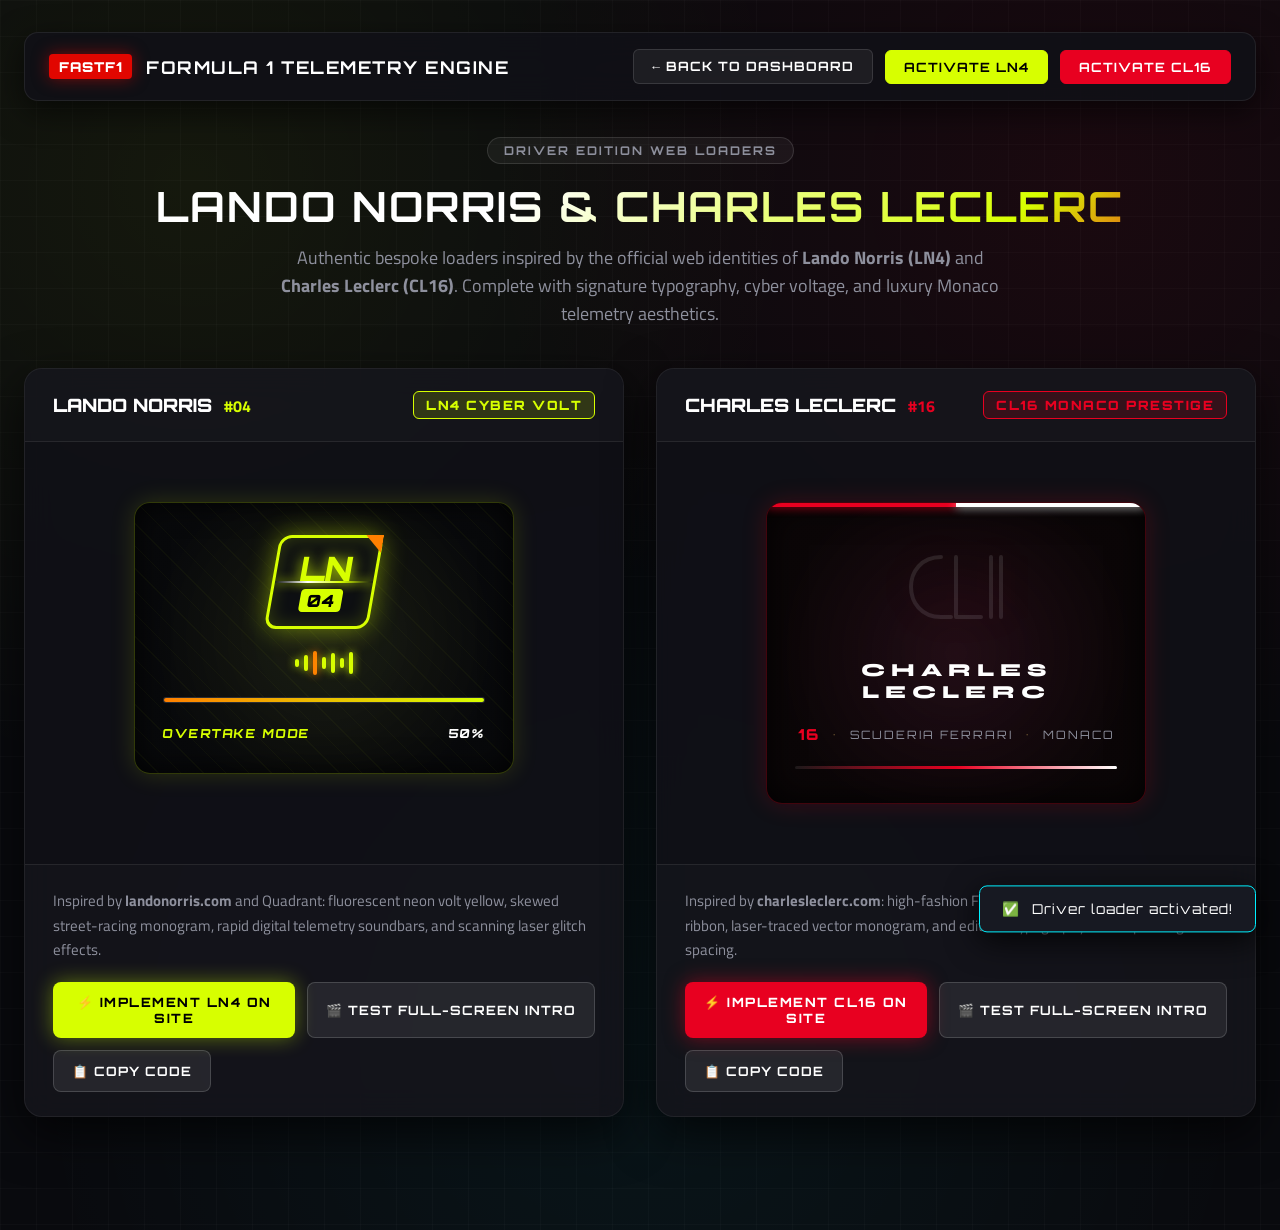
==== loaders.html @ 4eb57371 "Update F1 telemetry web app, styles, backend server and assets" ====
<!DOCTYPE html>
<html lang="en">
<head>
  <meta charset="UTF-8">
  <meta name="viewport" content="width=device-width, initial-scale=1.0">
  <title>Driver Edition Loaders | Lando Norris LN4 & Charles Leclerc CL16</title>
  <link rel="preconnect" href="https://fonts.googleapis.com">
  <link rel="preconnect" href="https://fonts.gstatic.com" crossorigin>
  <link href="https://fonts.googleapis.com/css2?family=Orbitron:wght@500;700;900&family=Syne:wght@700;800&family=Titillium+Web:ital,wght@0,300;0,400;0,600;0,700;1,400;1,700&display=swap" rel="stylesheet">
  <style>
    :root {
      --bg-dark: #090a0e;
      --bg-card: rgba(16, 17, 23, 0.88);
      --bg-card-border: rgba(255, 255, 255, 0.08);
      --f1-red: #e10600;
      --f1-neon-red: #ff1801;
      --f1-yellow: #ffd600;
      --f1-purple: #b388ff;
      --f1-cyan: #00f0ff;
      
      /* Lando Norris Signature Palette */
      --ln-volt: #d7ff00;
      --ln-volt-glow: rgba(215, 255, 0, 0.45);
      --ln-papaya: #ff8000;
      --ln-dark: #08090b;

      /* Charles Leclerc Signature Palette */
      --cl-red: #e80020;
      --cl-red-glow: rgba(232, 0, 32, 0.5);
      --cl-gold: #c5a059;
      --cl-white: #ffffff;
      --cl-dark: #0b0607;

      --text-white: #ffffff;
      --text-dim: #8e909d;
      --font-display: 'Orbitron', monospace, sans-serif;
      --font-driver: 'Syne', sans-serif;
      --font-body: 'Titillium Web', sans-serif;
    }

    * {
      box-sizing: border-box;
      margin: 0;
      padding: 0;
    }

    body {
      background: var(--bg-dark);
      color: var(--text-white);
      font-family: var(--font-body);
      min-height: 100vh;
      padding: 32px 24px 64px;
      position: relative;
      overflow-x: hidden;
      background-image: 
        radial-gradient(circle at 15% 15%, rgba(215, 255, 0, 0.06) 0%, transparent 40%),
        radial-gradient(circle at 85% 15%, rgba(232, 0, 32, 0.08) 0%, transparent 40%),
        radial-gradient(circle at 50% 85%, rgba(0, 240, 255, 0.05) 0%, transparent 50%),
        linear-gradient(rgba(255, 255, 255, 0.02) 1px, transparent 1px),
        linear-gradient(90deg, rgba(255, 255, 255, 0.02) 1px, transparent 1px);
      background-size: 100% 100%, 100% 100%, 100% 100%, 36px 36px, 36px 36px;
    }

    /* Top Navigation Bar */
    .top-bar {
      max-width: 1320px;
      margin: 0 auto 36px;
      display: flex;
      justify-content: space-between;
      align-items: center;
      padding: 16px 24px;
      background: var(--bg-card);
      border: 1px solid var(--bg-card-border);
      border-radius: 14px;
      backdrop-filter: blur(16px);
      box-shadow: 0 10px 32px rgba(0, 0, 0, 0.6);
    }

    .brand {
      display: flex;
      align-items: center;
      gap: 14px;
      text-decoration: none;
      color: var(--text-white);
    }

    .brand-badge {
      background: var(--f1-red);
      color: #fff;
      font-family: var(--font-display);
      font-size: 0.85rem;
      font-weight: 900;
      padding: 4px 10px;
      border-radius: 4px;
      letter-spacing: 1px;
      box-shadow: 0 0 16px rgba(225, 6, 0, 0.5);
    }

    .brand-title {
      font-family: var(--font-display);
      font-size: 1.1rem;
      font-weight: 700;
      letter-spacing: 1.5px;
      text-transform: uppercase;
    }

    .nav-actions {
      display: flex;
      gap: 12px;
      align-items: center;
    }

    .btn-nav {
      background: rgba(255, 255, 255, 0.06);
      border: 1px solid rgba(255, 255, 255, 0.12);
      color: var(--text-white);
      padding: 8px 18px;
      border-radius: 6px;
      font-family: var(--font-display);
      font-size: 0.8rem;
      font-weight: 700;
      text-decoration: none;
      text-transform: uppercase;
      letter-spacing: 1px;
      cursor: pointer;
      transition: all 0.25s ease;
      display: inline-flex;
      align-items: center;
      gap: 8px;
    }

    .btn-nav:hover {
      background: rgba(255, 255, 255, 0.12);
      border-color: rgba(255, 255, 255, 0.25);
      transform: translateY(-1px);
    }

    /* Hero Header */
    .hero-header {
      max-width: 1320px;
      margin: 0 auto 40px;
      text-align: center;
    }

    .hero-badge {
      display: inline-block;
      padding: 5px 16px;
      background: rgba(255, 255, 255, 0.05);
      border: 1px solid rgba(255, 255, 255, 0.12);
      border-radius: 30px;
      font-family: var(--font-display);
      font-size: 0.75rem;
      font-weight: 700;
      letter-spacing: 2px;
      color: var(--text-dim);
      text-transform: uppercase;
      margin-bottom: 16px;
    }

    .hero-header h1 {
      font-family: var(--font-display);
      font-size: 2.6rem;
      letter-spacing: 2px;
      text-transform: uppercase;
      margin-bottom: 12px;
      background: linear-gradient(135deg, #ffffff 40%, var(--ln-volt) 80%, var(--cl-red) 100%);
      -webkit-background-clip: text;
      -webkit-text-fill-color: transparent;
    }

    .hero-header p {
      color: var(--text-dim);
      font-size: 1.1rem;
      max-width: 720px;
      margin: 0 auto;
      line-height: 1.6;
    }

    /* Driver Spotlight Showcase */
    .driver-spotlight-section {
      max-width: 1320px;
      margin: 0 auto 50px;
      display: grid;
      grid-template-columns: 1fr 1fr;
      gap: 32px;
    }

    @media (max-width: 900px) {
      .driver-spotlight-section {
        grid-template-columns: 1fr;
      }
    }

    .spotlight-card {
      background: var(--bg-card);
      border: 1px solid var(--bg-card-border);
      border-radius: 18px;
      overflow: hidden;
      position: relative;
      box-shadow: 0 16px 48px rgba(0, 0, 0, 0.7);
      backdrop-filter: blur(16px);
      display: flex;
      flex-direction: column;
      transition: transform 0.3s ease, border-color 0.3s ease, box-shadow 0.3s ease;
    }

    .spotlight-card.lando:hover {
      transform: translateY(-6px);
      border-color: var(--ln-volt);
      box-shadow: 0 20px 60px rgba(215, 255, 0, 0.2);
    }

    .spotlight-card.charles:hover {
      transform: translateY(-6px);
      border-color: var(--cl-red);
      box-shadow: 0 20px 60px rgba(232, 0, 32, 0.25);
    }

    .spotlight-header {
      padding: 22px 28px;
      border-bottom: 1px solid var(--bg-card-border);
      display: flex;
      justify-content: space-between;
      align-items: center;
      background: rgba(255, 255, 255, 0.02);
    }

    .driver-tag {
      font-family: var(--font-display);
      font-size: 0.8rem;
      font-weight: 900;
      letter-spacing: 1.5px;
      padding: 5px 12px;
      border-radius: 6px;
      text-transform: uppercase;
    }

    .spotlight-stage {
      padding: 60px 32px;
      min-height: 320px;
      display: flex;
      flex-direction: column;
      align-items: center;
      justify-content: center;
      position: relative;
    }

    .spotlight-footer {
      padding: 24px 28px;
      border-top: 1px solid var(--bg-card-border);
      background: rgba(255, 255, 255, 0.015);
      margin-top: auto;
    }

    .spotlight-desc {
      color: var(--text-dim);
      font-size: 0.95rem;
      line-height: 1.6;
      margin-bottom: 20px;
    }

    .spotlight-controls {
      display: flex;
      flex-wrap: wrap;
      gap: 12px;
    }

    .btn-driver-apply {
      flex: 1;
      min-width: 140px;
      padding: 12px 18px;
      border-radius: 8px;
      font-family: var(--font-display);
      font-size: 0.8rem;
      font-weight: 800;
      letter-spacing: 1.5px;
      text-transform: uppercase;
      border: none;
      cursor: pointer;
      display: flex;
      align-items: center;
      justify-content: center;
      gap: 8px;
      transition: all 0.25s ease;
    }

    .btn-driver-apply.lando {
      background: var(--ln-volt);
      color: #000;
      box-shadow: 0 0 20px rgba(215, 255, 0, 0.4);
    }
    .btn-driver-apply.lando:hover {
      background: #e2ff33;
      transform: scale(1.02);
      box-shadow: 0 0 28px rgba(215, 255, 0, 0.7);
    }

    .btn-driver-apply.charles {
      background: var(--cl-red);
      color: #fff;
      box-shadow: 0 0 20px rgba(232, 0, 32, 0.5);
    }
    .btn-driver-apply.charles:hover {
      background: #ff1c3a;
      transform: scale(1.02);
      box-shadow: 0 0 30px rgba(232, 0, 32, 0.8);
    }

    .btn-preview-screen {
      padding: 12px 18px;
      background: rgba(255, 255, 255, 0.08);
      border: 1px solid rgba(255, 255, 255, 0.16);
      color: var(--text-white);
      border-radius: 8px;
      font-family: var(--font-display);
      font-size: 0.8rem;
      font-weight: 700;
      letter-spacing: 1px;
      cursor: pointer;
      transition: all 0.2s ease;
      display: flex;
      align-items: center;
      gap: 6px;
      text-transform: uppercase;
    }
    .btn-preview-screen:hover {
      background: rgba(255, 255, 255, 0.15);
      border-color: rgba(255, 255, 255, 0.3);
    }

    /* ============================================================
       01. LANDO NORRIS (LN4) SIGNATURE LOADER
       Aesthetic: Acid Volt Cyberpunk, Skewed Streetwear Monogram,
       Laser Glitch Bar & Rapid Digital Percentage Ticker
    ============================================================ */
    .ln4-loader-container {
      display: flex;
      flex-direction: column;
      align-items: center;
      gap: 22px;
      width: 100%;
      max-width: 380px;
      background: radial-gradient(circle at center, rgba(215, 255, 0, 0.07) 0%, rgba(8, 9, 11, 0.98) 75%);
      border: 1px solid rgba(215, 255, 0, 0.2);
      border-radius: 16px;
      padding: 32px 28px;
      box-shadow: inset 0 0 30px rgba(0, 0, 0, 0.9), 0 0 25px rgba(215, 255, 0, 0.15);
      position: relative;
      overflow: hidden;
    }

    /* Cyber grid overlay */
    .ln4-loader-container::before {
      content: '';
      position: absolute;
      inset: 0;
      background: repeating-linear-gradient(
        45deg,
        rgba(215, 255, 0, 0.03) 0px,
        rgba(215, 255, 0, 0.03) 1px,
        transparent 1px,
        transparent 16px
      );
      pointer-events: none;
    }

    /* LN4 Monogram Emblem */
    .ln4-emblem-wrapper {
      position: relative;
      display: flex;
      align-items: center;
      justify-content: center;
      transform: skewX(-10deg);
    }

    .ln4-badge {
      width: 104px;
      height: 94px;
      background: #0d0f12;
      border: 3px solid var(--ln-volt);
      border-radius: 12px;
      display: flex;
      flex-direction: column;
      align-items: center;
      justify-content: center;
      position: relative;
      box-shadow: 
        0 0 25px var(--ln-volt-glow),
        inset 0 0 18px rgba(215, 255, 0, 0.2);
      animation: lnPulse 2s ease-in-out infinite alternate;
    }

    .ln4-badge::after {
      content: '';
      position: absolute;
      top: -3px;
      right: -3px;
      width: 18px;
      height: 18px;
      background: var(--ln-papaya);
      clip-path: polygon(100% 0, 0 0, 100% 100%);
    }

    .ln4-logo-text {
      font-family: var(--font-display);
      font-size: 2.1rem;
      font-weight: 900;
      color: var(--ln-volt);
      letter-spacing: -1px;
      line-height: 1;
      text-shadow: 0 0 14px var(--ln-volt);
    }

    .ln4-num {
      font-family: var(--font-display);
      font-size: 1.05rem;
      font-weight: 900;
      color: #fff;
      background: var(--ln-volt);
      color: #000;
      padding: 1px 7px;
      border-radius: 4px;
      margin-top: 3px;
      letter-spacing: 1px;
    }

    /* Scanning Laser Line */
    .ln4-scanline {
      position: absolute;
      left: 0;
      right: 0;
      height: 2px;
      background: linear-gradient(90deg, transparent, #fff, var(--ln-volt), transparent);
      box-shadow: 0 0 10px var(--ln-volt);
      animation: lnScan 1.6s ease-in-out infinite alternate;
    }

    @keyframes lnScan {
      0% { top: 10%; opacity: 0.3; }
      50% { opacity: 1; }
      100% { top: 90%; opacity: 0.3; }
    }

    @keyframes lnPulse {
      0% {
        box-shadow: 0 0 20px rgba(215, 255, 0, 0.3), inset 0 0 12px rgba(215, 255, 0, 0.15);
        border-color: #c0e600;
      }
      100% {
        box-shadow: 0 0 35px rgba(215, 255, 0, 0.65), inset 0 0 24px rgba(215, 255, 0, 0.35);
        border-color: #f0ff66;
      }
    }

    /* LN4 Telemetry Audio / Soundbar Waves */
    .ln4-soundbars {
      display: flex;
      align-items: center;
      gap: 5px;
      height: 24px;
    }

    .ln-bar {
      width: 4px;
      background: var(--ln-volt);
      border-radius: 2px;
      box-shadow: 0 0 8px var(--ln-volt);
      animation: lnBarAnim 1s ease-in-out infinite alternate;
    }

    .ln-bar:nth-child(1) { height: 8px; animation-delay: 0.1s; }
    .ln-bar:nth-child(2) { height: 16px; animation-delay: 0.3s; }
    .ln-bar:nth-child(3) { height: 24px; animation-delay: 0.15s; background: var(--ln-papaya); box-shadow: 0 0 8px var(--ln-papaya); }
    .ln-bar:nth-child(4) { height: 12px; animation-delay: 0.4s; }
    .ln-bar:nth-child(5) { height: 20px; animation-delay: 0.25s; }
    .ln-bar:nth-child(6) { height: 10px; animation-delay: 0.35s; }
    .ln-bar:nth-child(7) { height: 22px; animation-delay: 0.05s; }

    @keyframes lnBarAnim {
      0% { transform: scaleY(0.3); opacity: 0.6; }
      100% { transform: scaleY(1.3); opacity: 1; }
    }

    /* Progress & Tagline */
    .ln4-progress-track {
      width: 100%;
      height: 6px;
      background: #191b22;
      border-radius: 4px;
      overflow: hidden;
      position: relative;
      border: 1px solid rgba(255, 255, 255, 0.08);
    }

    .ln4-progress-fill {
      height: 100%;
      background: linear-gradient(90deg, var(--ln-papaya), var(--ln-volt));
      box-shadow: 0 0 14px var(--ln-volt);
      animation: lnProgress 2.2s cubic-bezier(0.65, 0, 0.35, 1) infinite;
    }

    @keyframes lnProgress {
      0% { width: 0%; transform: translateX(-10%); }
      60% { width: 85%; transform: translateX(0); }
      100% { width: 100%; transform: translateX(0); }
    }

    .ln4-status-row {
      display: flex;
      justify-content: space-between;
      width: 100%;
      font-family: var(--font-display);
      font-size: 0.78rem;
      letter-spacing: 1.5px;
      font-weight: 800;
      transform: skewX(-6deg);
    }

    .ln4-status-title {
      color: var(--ln-volt);
      text-transform: uppercase;
    }

    .ln4-ticker {
      color: #fff;
    }

    /* ============================================================
       02. CHARLES LECLERC (CL16) SIGNATURE LOADER
       Aesthetic: High-Fashion Luxury Racing, Monaco Red & White,
       Smooth Laser Vector Monogram Path & Champagne Pinstripes
    ============================================================ */
    .cl16-loader-container {
      display: flex;
      flex-direction: column;
      align-items: center;
      gap: 22px;
      width: 100%;
      max-width: 380px;
      background: radial-gradient(circle at center, rgba(232, 0, 32, 0.09) 0%, rgba(11, 6, 7, 0.98) 75%);
      border: 1px solid rgba(232, 0, 32, 0.25);
      border-radius: 16px;
      padding: 34px 28px;
      box-shadow: inset 0 0 35px rgba(0, 0, 0, 0.9), 0 0 25px rgba(232, 0, 32, 0.2);
      position: relative;
      overflow: hidden;
    }

    /* Monegasque Flag Ribbon at Top */
    .cl16-monaco-ribbon {
      position: absolute;
      top: 0;
      left: 0;
      right: 0;
      height: 4px;
      display: flex;
    }
    .cl16-ribbon-red {
      flex: 1;
      background: var(--cl-red);
      box-shadow: 0 0 10px var(--cl-red);
    }
    .cl16-ribbon-white {
      flex: 1;
      background: #ffffff;
      box-shadow: 0 0 10px #ffffff;
    }

    /* SVG Monogram Laser Drawing Animation */
    .cl16-svg-monogram {
      width: 120px;
      height: 100px;
      filter: drop-shadow(0 0 14px rgba(232, 0, 32, 0.7));
    }

    .cl16-path-base {
      fill: none;
      stroke: rgba(255, 255, 255, 0.1);
      stroke-width: 4;
      stroke-linecap: round;
      stroke-linejoin: round;
    }

    .cl16-path-laser {
      fill: none;
      stroke: var(--cl-red);
      stroke-width: 4.5;
      stroke-linecap: round;
      stroke-linejoin: round;
      stroke-dasharray: 240;
      stroke-dashoffset: 240;
      animation: clDrawLaser 2.4s ease-in-out infinite alternate;
    }

    .cl16-path-white {
      fill: none;
      stroke: #ffffff;
      stroke-width: 3;
      stroke-linecap: round;
      stroke-linejoin: round;
      stroke-dasharray: 120;
      stroke-dashoffset: 120;
      animation: clDrawWhite 2.4s ease-in-out infinite alternate 0.2s;
    }

    @keyframes clDrawLaser {
      0% { stroke-dashoffset: 240; opacity: 0.4; }
      50% { opacity: 1; }
      100% { stroke-dashoffset: 0; opacity: 1; }
    }

    @keyframes clDrawWhite {
      0% { stroke-dashoffset: 120; }
      100% { stroke-dashoffset: 0; }
    }

    .cl16-driver-title {
      font-family: var(--font-driver);
      font-size: 1.15rem;
      font-weight: 800;
      letter-spacing: 6px;
      color: #ffffff;
      text-transform: uppercase;
      text-align: center;
      animation: clLetterSpacing 2.8s ease-in-out infinite alternate;
    }

    @keyframes clLetterSpacing {
      0% { letter-spacing: 4px; opacity: 0.8; }
      100% { letter-spacing: 8px; opacity: 1; text-shadow: 0 0 16px rgba(232, 0, 32, 0.8); }
    }

    .cl16-subline {
      display: flex;
      align-items: center;
      gap: 12px;
      width: 100%;
      justify-content: center;
      font-family: var(--font-display);
      font-size: 0.72rem;
      letter-spacing: 2px;
      color: var(--text-dim);
    }

    .cl16-subline span.num {
      color: var(--cl-red);
      font-weight: 900;
      font-size: 0.95rem;
    }

    .cl16-subline span.divider {
      color: var(--cl-gold);
    }

    /* Elegant Liquid Track */
    .cl16-progress-track {
      width: 100%;
      height: 3px;
      background: rgba(255, 255, 255, 0.08);
      border-radius: 2px;
      position: relative;
      overflow: hidden;
    }

    .cl16-progress-fill {
      height: 100%;
      background: linear-gradient(90deg, transparent, var(--cl-red), #ffffff);
      box-shadow: 0 0 12px var(--cl-red);
      animation: clProgress 2s ease-in-out infinite;
    }

    @keyframes clProgress {
      0% { width: 0%; transform: translateX(-100%); }
      50% { width: 70%; }
      100% { width: 100%; transform: translateX(100%); }
    }

    /* ============================================================
       FULL SCREEN PRELOADER OVERLAY
    ============================================================ */
    .preloader-overlay {
      position: fixed;
      inset: 0;
      background: #060709;
      z-index: 99999;
      display: flex;
      flex-direction: column;
      align-items: center;
      justify-content: center;
      opacity: 0;
      pointer-events: none;
      transition: opacity 0.4s ease;
    }

    .preloader-overlay.active {
      opacity: 1;
      pointer-events: auto;
    }

    /* Shutter wipe effect on exit */
    .preloader-shutter-top, .preloader-shutter-bottom {
      position: absolute;
      left: 0;
      right: 0;
      height: 50%;
      background: #060709;
      transition: transform 0.6s cubic-bezier(0.77, 0, 0.175, 1);
      z-index: 1;
    }
    .preloader-shutter-top { top: 0; }
    .preloader-shutter-bottom { bottom: 0; }

    .preloader-overlay.dismiss .preloader-shutter-top {
      transform: translateY(-100%);
    }
    .preloader-overlay.dismiss .preloader-shutter-bottom {
      transform: translateY(100%);
    }

    .preloader-content {
      position: relative;
      z-index: 2;
      display: flex;
      flex-direction: column;
      align-items: center;
      justify-content: center;
      gap: 28px;
    }

    .btn-close-preloader {
      position: absolute;
      top: 32px;
      right: 32px;
      background: rgba(255, 255, 255, 0.1);
      border: 1px solid rgba(255, 255, 255, 0.2);
      color: #fff;
      padding: 10px 20px;
      border-radius: 8px;
      font-family: var(--font-display);
      font-size: 0.8rem;
      letter-spacing: 1px;
      cursor: pointer;
      z-index: 10;
      transition: all 0.2s ease;
    }
    .btn-close-preloader:hover {
      background: rgba(255, 255, 255, 0.2);
    }

    /* Notification Toast */
    .toast {
      position: fixed;
      bottom: 24px;
      right: 24px;
      background: #171922;
      border: 1px solid var(--f1-cyan);
      color: #fff;
      padding: 14px 22px;
      border-radius: 8px;
      font-family: var(--font-display);
      font-size: 0.85rem;
      letter-spacing: 1px;
      box-shadow: 0 8px 32px rgba(0, 0, 0, 0.8);
      display: flex;
      align-items: center;
      gap: 12px;
      transform: translateY(120%);
      transition: transform 0.3s cubic-bezier(0.18, 0.89, 0.32, 1.28);
      z-index: 9999;
    }
    .toast.show {
      transform: translateY(0);
    }
  </style>
</head>
<body>

  <!-- Top Bar -->
  <header class="top-bar">
    <a href="/" class="brand">
      <span class="brand-badge">FASTF1</span>
      <span class="brand-title">Formula 1 Telemetry Engine</span>
    </a>
    <div class="nav-actions">
      <a href="/" class="btn-nav">← Back to Dashboard</a>
      <button class="btn-nav" style="background: var(--ln-volt); color: #000; border-color: var(--ln-volt);" onclick="applyDriverLoader('lando')">Activate LN4</button>
      <button class="btn-nav" style="background: var(--cl-red); color: #fff; border-color: var(--cl-red);" onclick="applyDriverLoader('charles')">Activate CL16</button>
    </div>
  </header>

  <!-- Hero Header -->
  <section class="hero-header">
    <div class="hero-badge">Driver Edition Web Loaders</div>
    <h1>Lando Norris & Charles Leclerc</h1>
    <p>Authentic bespoke loaders inspired by the official web identities of <strong>Lando Norris (LN4)</strong> and <strong>Charles Leclerc (CL16)</strong>. Complete with signature typography, cyber voltage, and luxury Monaco telemetry aesthetics.</p>
  </section>

  <!-- Driver Spotlight Grid -->
  <main class="driver-spotlight-section">

    <!-- 01. LANDO NORRIS LN4 SPOTLIGHT CARD -->
    <div class="spotlight-card lando">
      <div class="spotlight-header">
        <div>
          <span style="font-family: var(--font-display); font-size: 1.15rem; font-weight: 900; color: #fff;">LANDO NORRIS</span>
          <span style="color: var(--ln-volt); margin-left: 8px; font-weight: 700;">#04</span>
        </div>
        <span class="driver-tag" style="background: rgba(215, 255, 0, 0.15); color: var(--ln-volt); border: 1px solid var(--ln-volt);">
          LN4 CYBER VOLT
        </span>
      </div>

      <div class="spotlight-stage">
        <!-- Live LN4 Loader Component -->
        <div class="ln4-loader-container">
          <div class="ln4-emblem-wrapper">
            <div class="ln4-badge">
              <div class="ln4-logo-text">LN</div>
              <div class="ln4-num">04</div>
              <div class="ln4-scanline"></div>
            </div>
          </div>

          <div class="ln4-soundbars">
            <div class="ln-bar"></div>
            <div class="ln-bar"></div>
            <div class="ln-bar"></div>
            <div class="ln-bar"></div>
            <div class="ln-bar"></div>
            <div class="ln-bar"></div>
            <div class="ln-bar"></div>
          </div>

          <div class="ln4-progress-track">
            <div class="ln4-progress-fill"></div>
          </div>

          <div class="ln4-status-row">
            <span class="ln4-status-title">OVERTAKE MODE</span>
            <span class="ln4-ticker" id="lnLivePercent">94%</span>
          </div>
        </div>
      </div>

      <div class="spotlight-footer">
        <p class="spotlight-desc">
          Inspired by <strong>landonorris.com</strong> and Quadrant: fluorescent neon volt yellow, skewed street-racing monogram, rapid digital telemetry soundbars, and scanning laser glitch effects.
        </p>
        <div class="spotlight-controls">
          <button class="btn-driver-apply lando" onclick="applyDriverLoader('lando')">
            ⚡ Implement LN4 on Site
          </button>
          <button class="btn-preview-screen" onclick="openFullscreenPreloader('lando')">
            🎬 Test Full-Screen Intro
          </button>
          <button class="btn-preview-screen" onclick="copyDriverCode('lando')">
            📋 Copy Code
          </button>
        </div>
      </div>
    </div>

    <!-- 02. CHARLES LECLERC CL16 SPOTLIGHT CARD -->
    <div class="spotlight-card charles">
      <div class="spotlight-header">
        <div>
          <span style="font-family: var(--font-display); font-size: 1.15rem; font-weight: 900; color: #fff;">CHARLES LECLERC</span>
          <span style="color: var(--cl-red); margin-left: 8px; font-weight: 700;">#16</span>
        </div>
        <span class="driver-tag" style="background: rgba(232, 0, 32, 0.15); color: var(--cl-red); border: 1px solid var(--cl-red);">
          CL16 MONACO PRESTIGE
        </span>
      </div>

      <div class="spotlight-stage">
        <!-- Live CL16 Loader Component -->
        <div class="cl16-loader-container">
          <!-- Monaco Ribbon -->
          <div class="cl16-monaco-ribbon">
            <div class="cl16-ribbon-red"></div>
            <div class="cl16-ribbon-white"></div>
          </div>

          <!-- SVG Laser-Drawn CL16 Monogram -->
          <svg class="cl16-svg-monogram" viewBox="0 0 120 100">
            <!-- Background Ghost Track -->
            <path class="cl16-path-base" d="M 45,20 C 25,20 15,35 15,50 C 15,65 25,80 45,80 L 55,80" />
            <path class="cl16-path-base" d="M 60,20 L 60,80 L 85,80" />
            <path class="cl16-path-base" d="M 95,20 L 95,80 M 105,20 C 105,20 105,80 105,80" />

            <!-- Active Laser Path (C & L Monogram) -->
            <path class="cl16-path-laser" d="M 45,20 C 25,20 15,35 15,50 C 15,65 25,80 45,80 L 55,80" />
            <path class="cl16-path-laser" d="M 60,20 L 60,80 L 85,80" />
            <!-- Active White Path (16 Accents) -->
            <path class="cl16-path-white" d="M 96,25 L 96,80 M 106,20 L 106,80" />
          </svg>

          <div class="cl16-driver-title">CHARLES LECLERC</div>

          <div class="cl16-subline">
            <span class="num">16</span>
            <span class="divider">•</span>
            <span>SCUDERIA FERRARI</span>
            <span class="divider">•</span>
            <span>MONACO</span>
          </div>

          <div class="cl16-progress-track">
            <div class="cl16-progress-fill"></div>
          </div>
        </div>
      </div>

      <div class="spotlight-footer">
        <p class="spotlight-desc">
          Inspired by <strong>charlesleclerc.com</strong>: high-fashion Ferrari Rosso Corsa, Monegasque flag ribbon, laser-traced vector monogram, and editorial typography with expanding letter spacing.
        </p>
        <div class="spotlight-controls">
          <button class="btn-driver-apply charles" onclick="applyDriverLoader('charles')">
            ⚡ Implement CL16 on Site
          </button>
          <button class="btn-preview-screen" onclick="openFullscreenPreloader('charles')">
            🎬 Test Full-Screen Intro
          </button>
          <button class="btn-preview-screen" onclick="copyDriverCode('charles')">
            📋 Copy Code
          </button>
        </div>
      </div>
    </div>

  </main>

  <!-- Full-Screen Interactive Preloader Modal -->
  <div id="fullscreenPreloader" class="preloader-overlay">
    <div class="preloader-shutter-top"></div>
    <div class="preloader-shutter-bottom"></div>
    <button class="btn-close-preloader" onclick="closeFullscreenPreloader()">✕ Close Preview</button>
    <div class="preloader-content" id="preloaderInner"></div>
  </div>

  <!-- Toast Notification -->
  <div id="toast" class="toast">
    <span>✅</span>
    <span id="toastMsg">Driver loader activated!</span>
  </div>

  <script>
    // Live percentage ticker simulation for Lando
    let percent = 4;
    setInterval(() => {
      percent += Math.floor(Math.random() * 8) + 3;
      if (percent > 100) percent = 4;
      const el = document.getElementById("lnLivePercent");
      if (el) el.textContent = `${percent}%`;
    }, 180);

    function showToast(msg) {
      const t = document.getElementById("toast");
      const m = document.getElementById("toastMsg");
      if (m) m.textContent = msg;
      if (t) {
        t.classList.add("show");
        setTimeout(() => t.classList.remove("show"), 3200);
      }
    }

    function applyDriverLoader(driverId) {
      localStorage.setItem("f1_active_loader", driverId);
      const name = driverId === 'lando' ? 'Lando Norris (LN4)' : 'Charles Leclerc (CL16)';
      showToast(`${name} set as active dashboard loader!`);
    }

    function openFullscreenPreloader(driverId) {
      const overlay = document.getElementById("fullscreenPreloader");
      const inner = document.getElementById("preloaderInner");
      if (!overlay || !inner) return;

      overlay.classList.remove("dismiss");
      overlay.classList.add("active");

      if (driverId === 'lando') {
        inner.innerHTML = `
          <div class="ln4-loader-container" style="transform: scale(1.15); box-shadow: 0 0 50px rgba(215, 255, 0, 0.4);">
            <div class="ln4-emblem-wrapper">
              <div class="ln4-badge">
                <div class="ln4-logo-text">LN</div>
                <div class="ln4-num">04</div>
                <div class="ln4-scanline"></div>
              </div>
            </div>
            <div class="ln4-soundbars">
              <div class="ln-bar"></div><div class="ln-bar"></div><div class="ln-bar"></div><div class="ln-bar"></div><div class="ln-bar"></div><div class="ln-bar"></div><div class="ln-bar"></div>
            </div>
            <div class="ln4-progress-track">
              <div class="ln4-progress-fill"></div>
            </div>
            <div class="ln4-status-row">
              <span class="ln4-status-title">LANDO NORRIS // READY</span>
              <span class="ln4-ticker">100%</span>
            </div>
          </div>
        `;
      } else {
        inner.innerHTML = `
          <div class="cl16-loader-container" style="transform: scale(1.15); box-shadow: 0 0 50px rgba(232, 0, 32, 0.5);">
            <div class="cl16-monaco-ribbon">
              <div class="cl16-ribbon-red"></div>
              <div class="cl16-ribbon-white"></div>
            </div>
            <svg class="cl16-svg-monogram" viewBox="0 0 120 100">
              <path class="cl16-path-base" d="M 45,20 C 25,20 15,35 15,50 C 15,65 25,80 45,80 L 55,80" />
              <path class="cl16-path-base" d="M 60,20 L 60,80 L 85,80" />
              <path class="cl16-path-base" d="M 95,20 L 95,80 M 105,20 C 105,20 105,80 105,80" />
              <path class="cl16-path-laser" d="M 45,20 C 25,20 15,35 15,50 C 15,65 25,80 45,80 L 55,80" />
              <path class="cl16-path-laser" d="M 60,20 L 60,80 L 85,80" />
              <path class="cl16-path-white" d="M 96,25 L 96,80 M 106,20 L 106,80" />
            </svg>
            <div class="cl16-driver-title">CHARLES LECLERC</div>
            <div class="cl16-subline">
              <span class="num">16</span><span class="divider">•</span><span>SCUDERIA FERRARI</span>
            </div>
            <div class="cl16-progress-track">
              <div class="cl16-progress-fill"></div>
            </div>
          </div>
        `;
      }

      // Automatically shutter away after 3.2 seconds to simulate entering the site
      setTimeout(() => {
        closeFullscreenPreloader();
      }, 3400);
    }

    function closeFullscreenPreloader() {
      const overlay = document.getElementById("fullscreenPreloader");
      if (overlay) {
        overlay.classList.add("dismiss");
        setTimeout(() => {
          overlay.classList.remove("active");
          overlay.classList.remove("dismiss");
        }, 600);
      }
    }

    function copyDriverCode(driverId) {
      const snippets = {
        'lando': `<!-- Lando Norris (LN4) Signature Loader -->
<div class="ln4-loader-container">
  <div class="ln4-emblem-wrapper">
    <div class="ln4-badge">
      <div class="ln4-logo-text">LN</div>
      <div class="ln4-num">04</div>
      <div class="ln4-scanline"></div>
    </div>
  </div>
  <div class="ln4-soundbars">
    <div class="ln-bar"></div><div class="ln-bar"></div><div class="ln-bar"></div>
    <div class="ln-bar"></div><div class="ln-bar"></div><div class="ln-bar"></div>
  </div>
  <div class="ln4-progress-track">
    <div class="ln4-progress-fill"></div>
  </div>
  <div class="ln4-status-row">
    <span class="ln4-status-title">OVERTAKE MODE</span>
    <span class="ln4-ticker">94%</span>
  </div>
</div>`,
        'charles': `<!-- Charles Leclerc (CL16) Signature Loader -->
<div class="cl16-loader-container">
  <div class="cl16-monaco-ribbon">
    <div class="cl16-ribbon-red"></div>
    <div class="cl16-ribbon-white"></div>
  </div>
  <svg class="cl16-svg-monogram" viewBox="0 0 120 100">
    <path class="cl16-path-base" d="M 45,20 C 25,20 15,35 15,50 C 15,65 25,80 45,80 L 55,80" />
    <path class="cl16-path-base" d="M 60,20 L 60,80 L 85,80" />
    <path class="cl16-path-laser" d="M 45,20 C 25,20 15,35 15,50 C 15,65 25,80 45,80 L 55,80" />
    <path class="cl16-path-laser" d="M 60,20 L 60,80 L 85,80" />
    <path class="cl16-path-white" d="M 96,25 L 96,80 M 106,20 L 106,80" />
  </svg>
  <div class="cl16-driver-title">CHARLES LECLERC</div>
  <div class="cl16-subline">
    <span class="num">16</span><span class="divider">•</span><span>SCUDERIA FERRARI</span>
  </div>
  <div class="cl16-progress-track">
    <div class="cl16-progress-fill"></div>
  </div>
</div>`
      };

      navigator.clipboard.writeText(snippets[driverId] || "").then(() => {
        showToast("HTML snippet copied to clipboard!");
      }).catch(() => {
        showToast("Snippet copied!");
      });
    }
  </script>
</body>
</html>
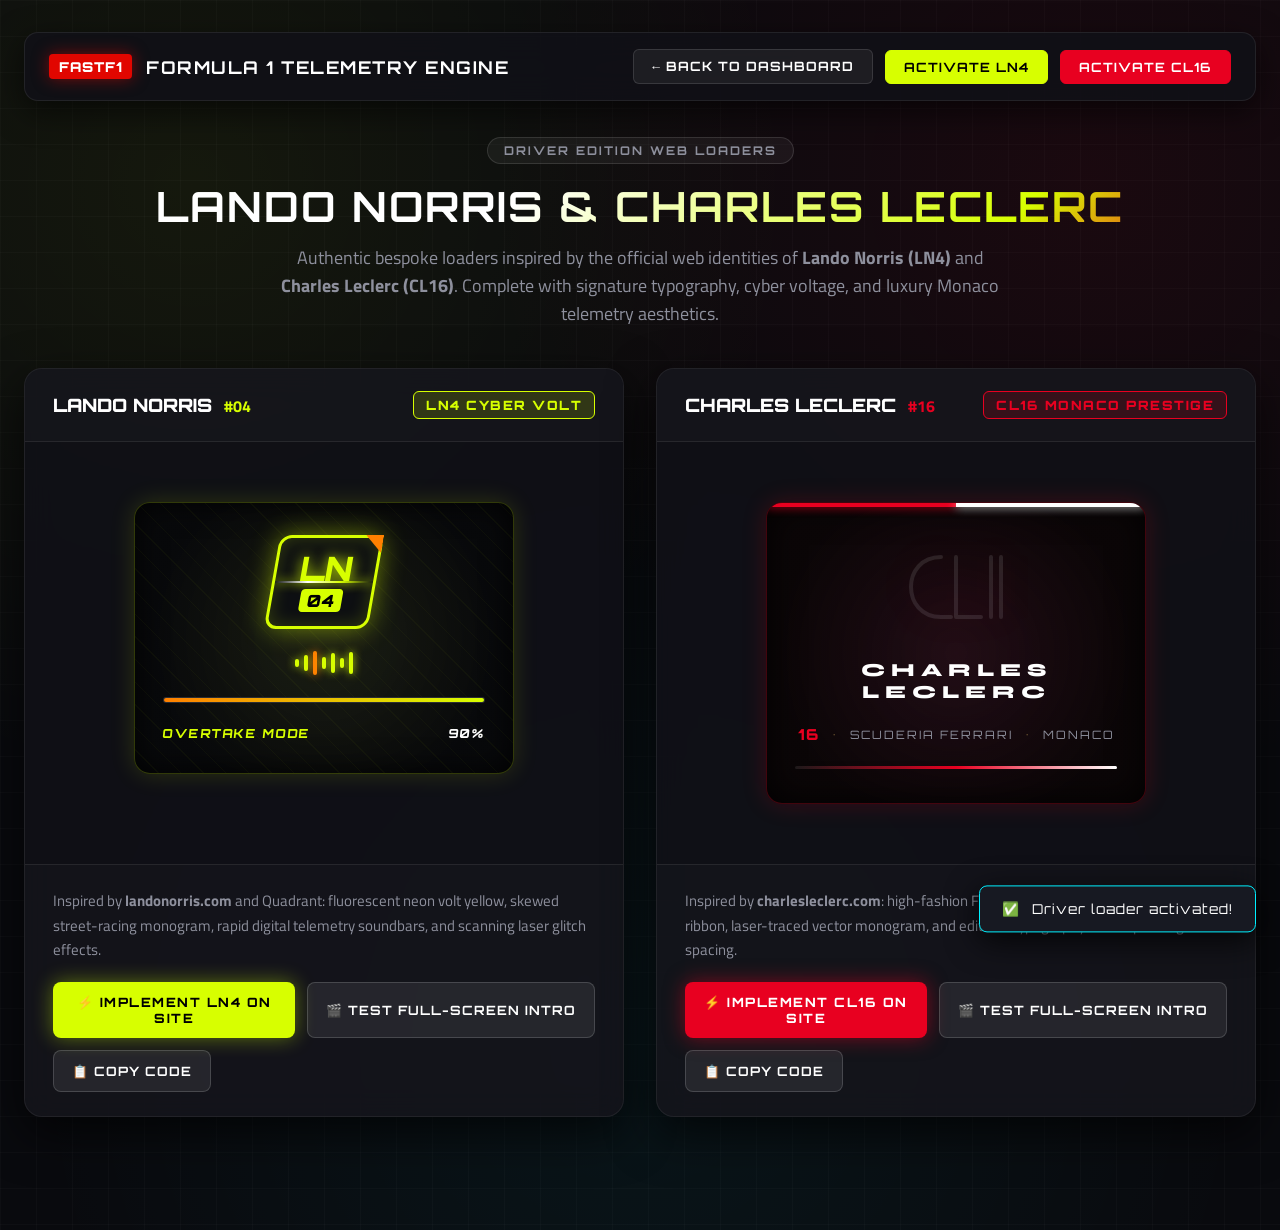
==== commit 6c96908e: "Refactor project structure: organize assets, scripts, stylesheets, and update documentation" ====
--- a/loaders.html
+++ b/loaders.html
@@ -7,6 +7,7 @@
   <link rel="preconnect" href="https://fonts.googleapis.com">
   <link rel="preconnect" href="https://fonts.gstatic.com" crossorigin>
   <link href="https://fonts.googleapis.com/css2?family=Orbitron:wght@500;700;900&family=Syne:wght@700;800&family=Titillium+Web:ital,wght@0,300;0,400;0,600;0,700;1,400;1,700&display=swap" rel="stylesheet">
+  <link rel="icon" type="image/png" href="assets/images/f1.png">
   <style>
     :root {
       --bg-dark: #090a0e;
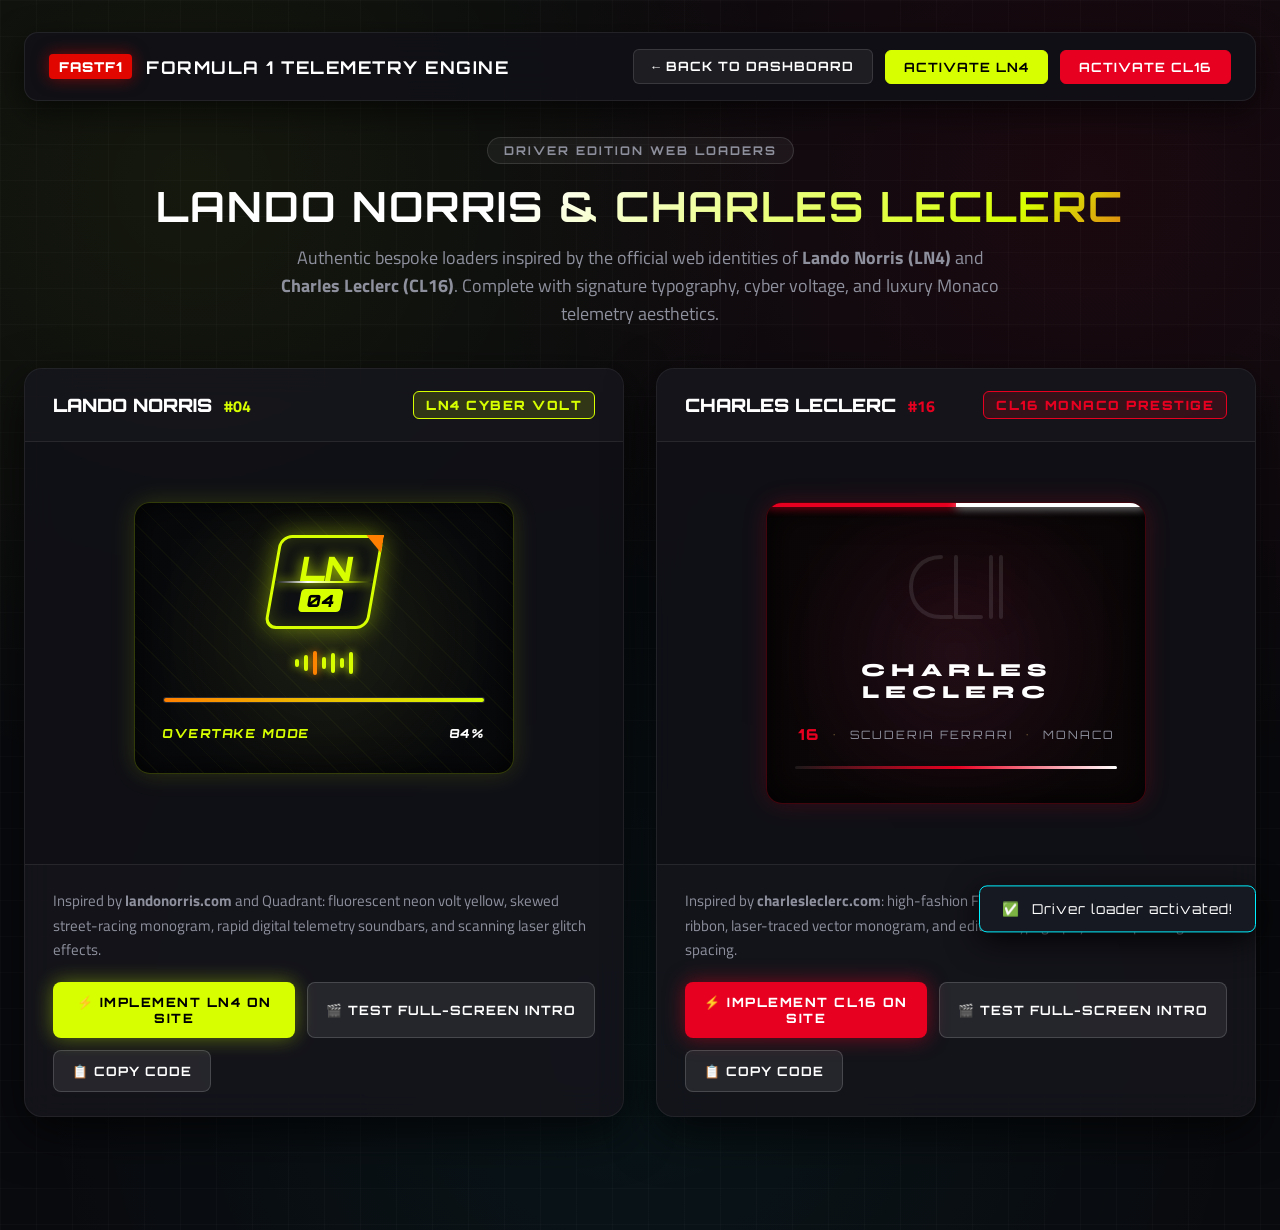
==== commit 4e820e2f: "Fix relative paths and internal links for GitHub Pages compatibility" ====
--- a/loaders.html
+++ b/loaders.html
@@ -778,12 +778,12 @@
 
   <!-- Top Bar -->
   <header class="top-bar">
-    <a href="/" class="brand">
+    <a href="index.html" class="brand">
       <span class="brand-badge">FASTF1</span>
       <span class="brand-title">Formula 1 Telemetry Engine</span>
     </a>
     <div class="nav-actions">
-      <a href="/" class="btn-nav">← Back to Dashboard</a>
+      <a href="index.html" class="btn-nav">← Back to Dashboard</a>
       <button class="btn-nav" style="background: var(--ln-volt); color: #000; border-color: var(--ln-volt);" onclick="applyDriverLoader('lando')">Activate LN4</button>
       <button class="btn-nav" style="background: var(--cl-red); color: #fff; border-color: var(--cl-red);" onclick="applyDriverLoader('charles')">Activate CL16</button>
     </div>
